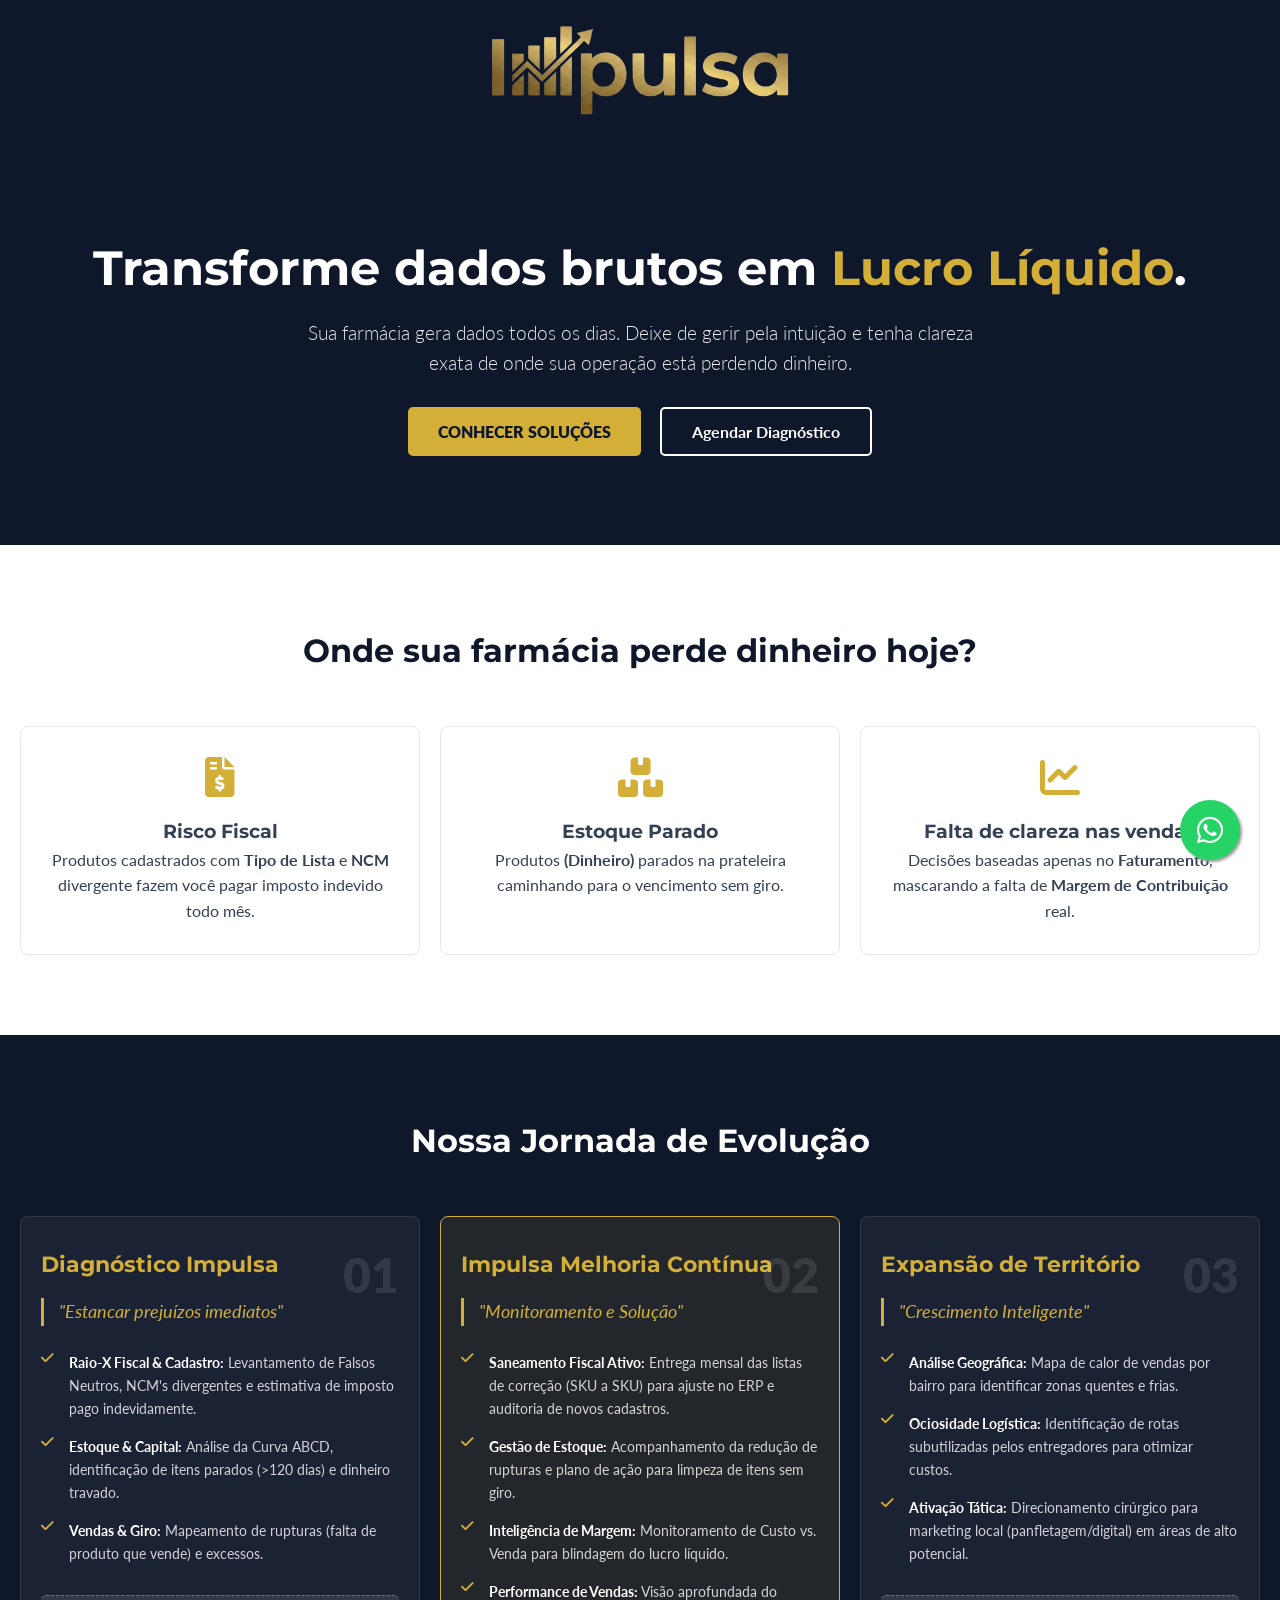
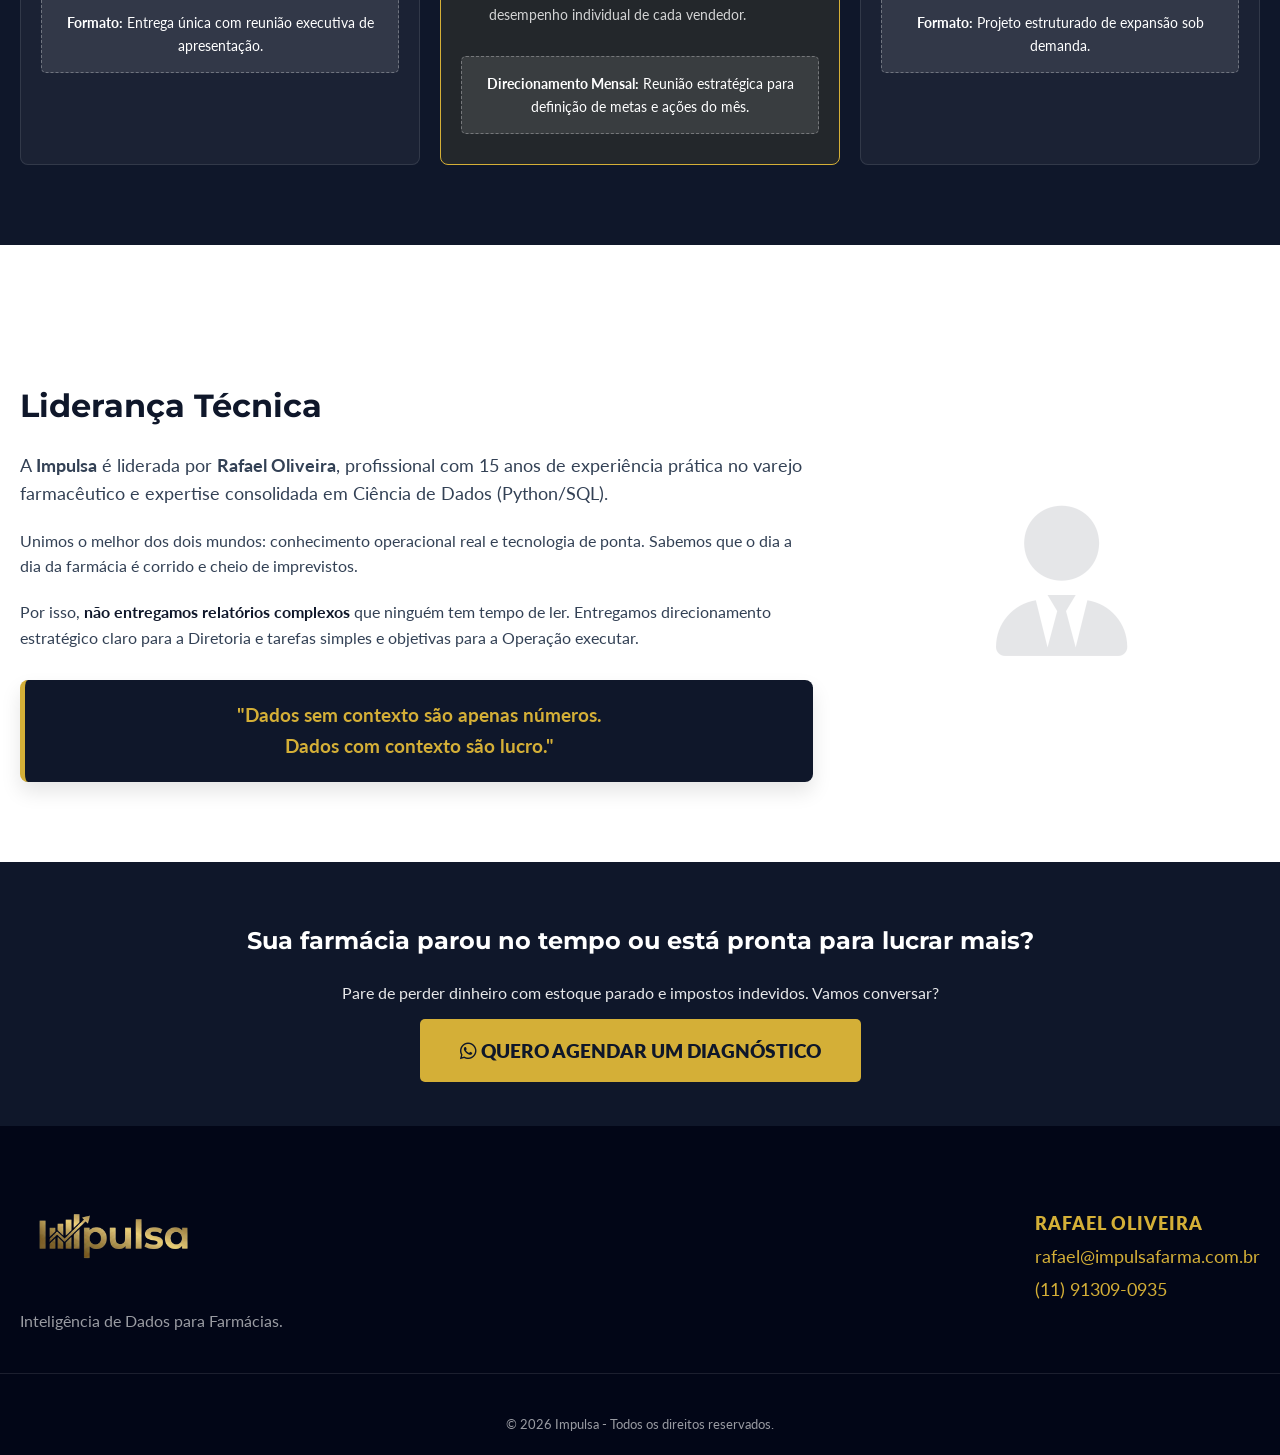
==== index.html @ 6d16b53f "Subindo arquivos do site" ====
<!DOCTYPE html>
<html lang="pt-BR">
<head>
    <meta charset="UTF-8">
    <meta name="viewport" content="width=device-width, initial-scale=1.0">
    
    <title>Impulsa | Consultoria para Farmácias e Gestão de Dados</title>

    <meta name="description" content="Aumente o lucro e as vendas da sua farmácia com Inteligência de Dados. Consultoria especializada em correção de NCM, gestão de estoque, precificação e estratégias para atrair clientes. Liderada por Rafael Oliveira.">

    <meta name="keywords" content="consultoria em farmácia, gestão farmacêutica, como vender mais em farmácia, business intelligence farmácia, saneamento de cadastro, gestão de estoque farmácia, Rafael Oliveira Jundiaí">

    <link rel="shortcut icon" href="favicon.ico" type="image/x-icon">

    <link href="https://cdnjs.cloudflare.com/ajax/libs/font-awesome/6.0.0/css/all.min.css" rel="stylesheet">
    <link href="https://fonts.googleapis.com/css2?family=Lato:wght@300;400;700&family=Montserrat:wght@700;800&display=swap" rel="stylesheet">
    
    <link rel="stylesheet" href="style.css">
</head>
<body>

    <nav>
    <div class="container nav-content">
        <img src="Impulsa_logo.png" alt="Impulsa Farma" class="logo">
    </div>
</nav>

    <header class="hero">
        <div class="container">
            <h1>Transforme dados brutos em <span class="gold-text">Lucro Líquido</span>.</h1>
            <p class="subtitle">Sua farmácia gera dados todos os dias. Deixe de gerir pela intuição e tenha clareza exata de onde sua operação está perdendo dinheiro.</p>
            <div class="cta-group">
                <a href="#solucoes" class="btn-primary">Conhecer Soluções</a>
                <a href="https://wa.me/5511913090935" class="btn-outline">Agendar Diagnóstico</a>
            </div>
        </div>
    </header>

    <section class="section-white">
        <div class="container">
            <h2 class="section-title">Onde sua farmácia perde dinheiro hoje?</h2>
            <div class="grid-3">
                <div class="card">
                    <i class="fa-solid fa-file-invoice-dollar icon-gold"></i>
                    <h3>Risco Fiscal</h3>
                    <p>Produtos cadastrados com <strong>Tipo de Lista</strong> e <strong>NCM</strong> divergente fazem você pagar imposto indevido todo mês.</p>
                </div>
                <div class="card">
                    <i class="fa-solid fa-boxes-stacked icon-gold"></i>
                    <h3>Estoque Parado</h3>
                    <p>Produtos <strong>(Dinheiro)</strong> parados na prateleira caminhando para o vencimento sem giro.</p>
                </div>
                <div class="card">
                    <i class="fa-solid fa-chart-line icon-gold"></i>
                    <h3>Falta de clareza nas vendas</h3>
                    <p>Decisões baseadas apenas no <strong>Faturamento</strong>, mascarando a falta de <strong>Margem de Contribuição</strong> real.</p>
                </div>
            </div>
        </div>
    </section>

    <section class="section-blue" id="jornada">
    <div class="container">
        <h2 class="section-title white-text">Nossa Jornada de Evolução</h2>
        
        <div class="grid-3">
            
            <div class="product-card">
                <div class="step">01</div>
                <h3>Diagnóstico Impulsa</h3>
                <p class="card-quote">"Estancar prejuízos imediatos"</p>
                
                <ul class="feature-list">
                    <li>
                        <i class="fa-solid fa-check gold-text"></i>
                        <span><strong>Raio-X Fiscal & Cadastro:</strong> Levantamento de Falsos Neutros, NCM's divergentes e estimativa de imposto pago indevidamente.</span>
                    </li>
                    <li>
                        <i class="fa-solid fa-check gold-text"></i>
                        <span><strong>Estoque & Capital:</strong> Análise da Curva ABCD, identificação de itens parados (>120 dias) e dinheiro travado.</span>
                    </li>
                    <li>
                        <i class="fa-solid fa-check gold-text"></i>
                        <span><strong>Vendas & Giro:</strong> Mapeamento de rupturas (falta de produto que vende) e excessos.</span>
                    </li>
                </ul>

                <div class="card-footer">
                    <strong>Formato:</strong> Entrega única com reunião executiva de apresentação.
                </div>
            </div> <div class="product-card featured">
                <div class="step">02</div>
                <h3>Impulsa Melhoria Contínua</h3>
                <p class="card-quote">"Monitoramento e Solução"</p>
                
                <ul class="feature-list">
                    <li>
                        <i class="fa-solid fa-check gold-text"></i>
                        <span><strong>Saneamento Fiscal Ativo:</strong> Entrega mensal das listas de correção (SKU a SKU) para ajuste no ERP e auditoria de novos cadastros.</span>
                    </li>
                    <li>
                        <i class="fa-solid fa-check gold-text"></i>
                        <span><strong>Gestão de Estoque:</strong> Acompanhamento da redução de rupturas e plano de ação para limpeza de itens sem giro.</span>
                    </li>
                    <li>
                        <i class="fa-solid fa-check gold-text"></i>
                        <span><strong>Inteligência de Margem:</strong> Monitoramento de Custo vs. Venda para blindagem do lucro líquido.</span>
                    </li>
                    <li>
                        <i class="fa-solid fa-check gold-text"></i>
                        <span><strong>Performance de Vendas:</strong> Visão aprofundada do desempenho individual de cada vendedor.</span>
                    </li>
                </ul>

                <div class="card-footer">
                    <strong>Direcionamento Mensal:</strong> Reunião estratégica para definição de metas e ações do mês.
                </div>
            </div> <div class="product-card">
                <div class="step">03</div>
                <h3>Expansão de Território</h3>
                <p class="card-quote">"Crescimento Inteligente"</p>
                
                <ul class="feature-list">
                    <li>
                        <i class="fa-solid fa-check gold-text"></i>
                        <span><strong>Análise Geográfica:</strong> Mapa de calor de vendas por bairro para identificar zonas quentes e frias.</span>
                    </li>
                    <li>
                        <i class="fa-solid fa-check gold-text"></i>
                        <span><strong>Ociosidade Logística:</strong> Identificação de rotas subutilizadas pelos entregadores para otimizar custos.</span>
                    </li>
                    <li>
                        <i class="fa-solid fa-check gold-text"></i>
                        <span><strong>Ativação Tática:</strong> Direcionamento cirúrgico para marketing local (panfletagem/digital) em áreas de alto potencial.</span>
                    </li>
                </ul>

                <div class="card-footer">
                    <strong>Formato:</strong> Projeto estruturado de expansão sob demanda.
                </div>
            </div> </div> </div>
</section>

    <div class="card-footer">
        <strong>Formato:</strong> Projeto estruturado de expansão sob demanda.
    </div>
</div>
</section>
<section class="section-white" id="sobre">
    <div class="container">
        <div class="about-wrapper">
            
            <div class="about-text">
                <h2 class="section-title" style="text-align: left; margin-bottom: 20px;">Liderança Técnica</h2>
                
                <p style="font-size: 1.1rem; margin-bottom: 20px;">
                    A <strong>Impulsa</strong> é liderada por <strong>Rafael Oliveira</strong>, profissional com 15 anos de experiência prática no varejo farmacêutico e expertise consolidada em Ciência de Dados (Python/SQL).
                </p>

                <p style="margin-bottom: 20px;">
                    Unimos o melhor dos dois mundos: conhecimento operacional real e tecnologia de ponta. Sabemos que o dia a dia da farmácia é corrido e cheio de imprevistos.
                </p>

                <p style="margin-bottom: 30px;">
                    Por isso, <strong style="color: var(--navy);">não entregamos relatórios complexos</strong> que ninguém tem tempo de ler. Entregamos direcionamento estratégico claro para a Diretoria e tarefas simples e objetivas para a Operação executar.
                </p>

                <div class="quote-box">
                    "Dados sem contexto são apenas números.<br> 
                    Dados com contexto são lucro."
                </div>
            </div>

            <div class="about-visual">
                <i class="fa-solid fa-user-tie"></i>
            </div>

        </div>
    </div>
</section>
<section class="section-blue" style="text-align: center; padding: 60px 0;">
    <div class="container">
        <h2 class="white-text" style="margin-bottom: 20px;">Sua farmácia parou no tempo ou está pronta para lucrar mais?</h2>
        <p class="white-text" style="margin-bottom: 30px; opacity: 0.9;">
            Pare de perder dinheiro com estoque parado e impostos indevidos. Vamos conversar?
        </p>
        <a href="https://wa.me/5511913090935" class="btn-primary" style="font-size: 1.2rem; padding: 20px 40px;">
            <i class="fa-brands fa-whatsapp"></i> Quero Agendar um Diagnóstico
        </a>
    </div>
</section>
    <footer>
        <div class="container footer-content">
            <div class="footer-logo">
                <img src="Impulsa_logo.png" alt="Impulsa Farma">
                <p>Inteligência de Dados para Farmácias.</p>
            </div>
            <div class="footer-contact">
                <p><strong>Rafael Oliveira</strong></p>
                <p>rafael@impulsafarma.com.br</p>
                <p>(11) 91309-0935</p>
            </div>
        </div>
        <div class="copy">
            &copy; 2026 Impulsa - Todos os direitos reservados.
        </div>
    </footer>
<a href="https://wa.me/5511913090935" class="whatsapp-float" target="_blank">
    <i class="fa-brands fa-whatsapp"></i>
</a>
</body>
</html>
---- style.css ----
/* --- VARIAVEIS E RESET --- */
:root {
    --navy: #0f172a;
    --gold: #D4AF37;
    --gold-hover: #b5952f;
    --white: #ffffff;
    --light-gray: #f8fafc;
    --text: #334155;
}

* { margin: 0; padding: 0; box-sizing: border-box; }

body {
    font-family: 'Lato', sans-serif;
    color: var(--text);
    line-height: 1.6;
}

h1, h2, h3 { font-family: 'Montserrat', sans-serif; font-weight: 700; }

.container {
    max-width: 1280px; /* Aumentado para caber os 3 cards lado a lado */
    margin: 0 auto;
    padding: 0 20px;
}

/* --- CABEÇALHO E LOGO --- */
nav {
    background-color: var(--navy);
    padding: 0; 
    box-shadow: 0 4px 20px rgba(0,0,0,0.3);
    text-align: center;
}

.nav-content {
    display: flex;
    justify-content: center;
    align-items: center;
    width: 100%;
}

.logo { 
    height: 200px; 
    width: auto; 
    display: block;
    margin: -30px auto; /* Margem negativa para ajuste fino */
    max-width: 100%; 
    max-height: none;
    object-fit: contain;
}

/* --- HERO SECTION --- */
.hero {
    background-color: var(--navy);
    color: var(--white);
    padding: 100px 0;
    text-align: center;
    background-image: linear-gradient(rgba(15, 23, 42, 0.9), rgba(15, 23, 42, 0.9)), url('https://images.unsplash.com/photo-1631549916768-4119b2e5f926?ixlib=rb-4.0.3&auto=format&fit=crop&w=1920&q=80');
    background-size: cover;
    background-position: center;
}

.hero h1 {
    font-size: 3rem;
    margin-bottom: 20px;
    line-height: 1.2;
}

.gold-text { color: var(--gold); }

.subtitle {
    font-size: 1.2rem;
    max-width: 700px;
    margin: 0 auto 40px auto;
    opacity: 0.9;
    font-weight: 300;
}

/* --- BOTÕES --- */
.btn-whatsapp {
    background-color: #25D366;
    color: white;
    padding: 10px 20px;
    border-radius: 5px;
    text-decoration: none;
    font-weight: 700;
    font-size: 0.9rem;
}

.btn-primary {
    background-color: var(--gold);
    color: var(--navy);
    padding: 15px 30px;
    border-radius: 5px;
    text-decoration: none;
    font-weight: 800;
    text-transform: uppercase;
    transition: 0.3s;
}

.btn-primary:hover { background-color: var(--gold-hover); }

.btn-outline {
    border: 2px solid var(--white);
    color: var(--white);
    padding: 13px 30px;
    border-radius: 5px;
    text-decoration: none;
    font-weight: 700;
    margin-left: 15px;
    transition: 0.3s;
}

.btn-outline:hover { background: var(--white); color: var(--navy); }

.whatsapp-float {
    position: fixed;
    width: 60px;
    height: 60px;
    bottom: 40px;
    right: 40px;
    background-color: #25d366;
    color: #FFF;
    border-radius: 50px;
    text-align: center;
    font-size: 30px;
    box-shadow: 2px 2px 3px #999;
    z-index: 1000;
    display: flex;
    align-items: center;
    justify-content: center;
    transition: 0.3s;
    text-decoration: none;
}

.whatsapp-float:hover {
    background-color: #1ebe57;
    transform: scale(1.1);
}

/* --- SEÇÕES E GRIDS --- */
.section-white { padding: 80px 0; background: var(--white); }
.section-blue { padding: 80px 0; background: var(--navy); color: var(--white); }

.section-title {
    text-align: center;
    font-size: 2rem;
    margin-bottom: 50px;
    color: var(--navy);
}

.white-text { color: var(--white); }

/* GRID SYSTEM */
.grid-3 {
    display: grid;
    gap: 20px;
    grid-template-columns: 1fr; /* Mobile: 1 coluna */
}

@media (min-width: 1024px) { 
    .grid-3 {
        grid-template-columns: repeat(3, 1fr); /* Desktop: 3 colunas forçadas */
    }
}

/* --- CARDS (DORES & PRODUTOS) --- */
.card {
    text-align: center;
    padding: 30px;
    border: 1px solid #e2e8f0;
    border-radius: 8px;
    transition: 0.3s;
}

.card:hover { transform: translateY(-5px); box-shadow: 0 10px 20px rgba(0,0,0,0.05); }

.icon-gold {
    font-size: 2.5rem;
    color: var(--gold);
    margin-bottom: 20px;
}

/* Estilo dos Cards de Jornada */
.product-card {
    background: rgba(255,255,255,0.05);
    padding: 30px 20px; /* Padding otimizado para caber conteúdo */
    border: 1px solid rgba(255,255,255,0.1);
    border-radius: 8px;
    position: relative;
}

.product-card.featured {
    border: 1px solid var(--gold);
    background: rgba(212, 175, 55, 0.1);
}

.product-card h3 { color: var(--gold); margin-bottom: 15px; font-size: 1.4rem; }

.step {
    font-size: 3rem;
    font-weight: 800;
    color: rgba(255,255,255,0.1);
    position: absolute;
    top: 20px;
    right: 20px;
}

.card-quote {
    color: var(--gold);
    font-style: italic;
    font-size: 1.1rem;
    margin-bottom: 25px;
    border-left: 3px solid var(--gold);
    padding-left: 15px;
}

.feature-list {
    list-style: none;
    text-align: left;
    margin-bottom: 30px;
}

.feature-list li {
    display: flex;
    gap: 15px;
    margin-bottom: 15px;
    color: rgba(255,255,255,0.8);
    font-size: 0.9rem;
}

.feature-list strong { color: var(--white); }

.card-footer {
    background: rgba(255,255,255,0.1);
    padding: 15px;
    border-radius: 5px;
    font-size: 0.9rem;
    color: var(--white);
    text-align: center;
    border: 1px dashed rgba(255,255,255,0.3);
}

/* --- RODAPÉ --- */
footer {
    background-color: #020617; 
    color: rgba(255,255,255,0.6);
    padding: 60px 0 20px 0;
}

.footer-content {
    display: flex;
    justify-content: space-between;
    align-items: center;
    margin-bottom: 40px;
    border-bottom: 1px solid rgba(255,255,255,0.1);
    padding-bottom: 40px;
}

.footer-logo img {
    height: 100px !important;
    width: auto;
    margin-bottom: 15px;
}

.footer-contact p {
    color: var(--gold); 
    font-size: 1.1rem;
    margin-bottom: 5px;
}

.footer-contact strong {
    color: var(--gold);
    font-weight: 800;
    text-transform: uppercase;
    letter-spacing: 1px;
}

.copy { text-align: center; font-size: 0.8rem; }

/* --- RESPONSIVIDADE (MOBILE) --- */
@media (max-width: 768px) {
    .logo {
        height: auto; 
        width: 90%;
        max-width: 400px;
        margin: 0 auto;
    }

    nav { padding: 30px 0; min-height: auto; }

    .hero h1 { font-size: 2rem; }
    .nav-content { flex-direction: column; gap: 15px; }
    
    .footer-content { 
        flex-direction: column; 
        text-align: center; 
        gap: 30px; 
    }
    
    .cta-group { display: flex; flex-direction: column; gap: 15px; }
    .btn-outline { margin-left: 0; }

    .whatsapp-float {
        width: 50px;
        height: 50px;
        bottom: 20px;
        right: 20px;
        font-size: 25px;
    }
}
/* --- SEÇÃO SOBRE (LIDERANÇA) --- */

.about-wrapper {
    display: flex;
    align-items: center;
    justify-content: space-between;
    gap: 50px;
}

.about-text {
    flex: 2; /* Ocupa mais espaço que o ícone */
}

.about-visual {
    flex: 1;
    display: flex;
    justify-content: center;
    align-items: center;
}

.about-visual i {
    font-size: 150px; /* Ícone gigante */
    color: var(--navy);
    opacity: 0.1; /* Bem suave para não roubar a cena */
}

/* Caixa da Frase de Efeito */
.quote-box {
    background-color: var(--navy);
    color: var(--gold);
    padding: 20px 30px;
    border-radius: 8px;
    font-weight: 700;
    font-size: 1.2rem;
    text-align: center;
    border-left: 5px solid var(--gold);
    box-shadow: 0 10px 20px rgba(0,0,0,0.1);
}

/* RESPONSIVO DO SOBRE */
@media (max-width: 768px) {
    .about-wrapper {
        flex-direction: column-reverse; /* Ícone vai pra baixo ou some */
        text-align: center;
    }

    .section-title { text-align: center !important; }
    
    .about-visual { display: none; } /* Esconde o ícone no celular pra economizar espaço */
}
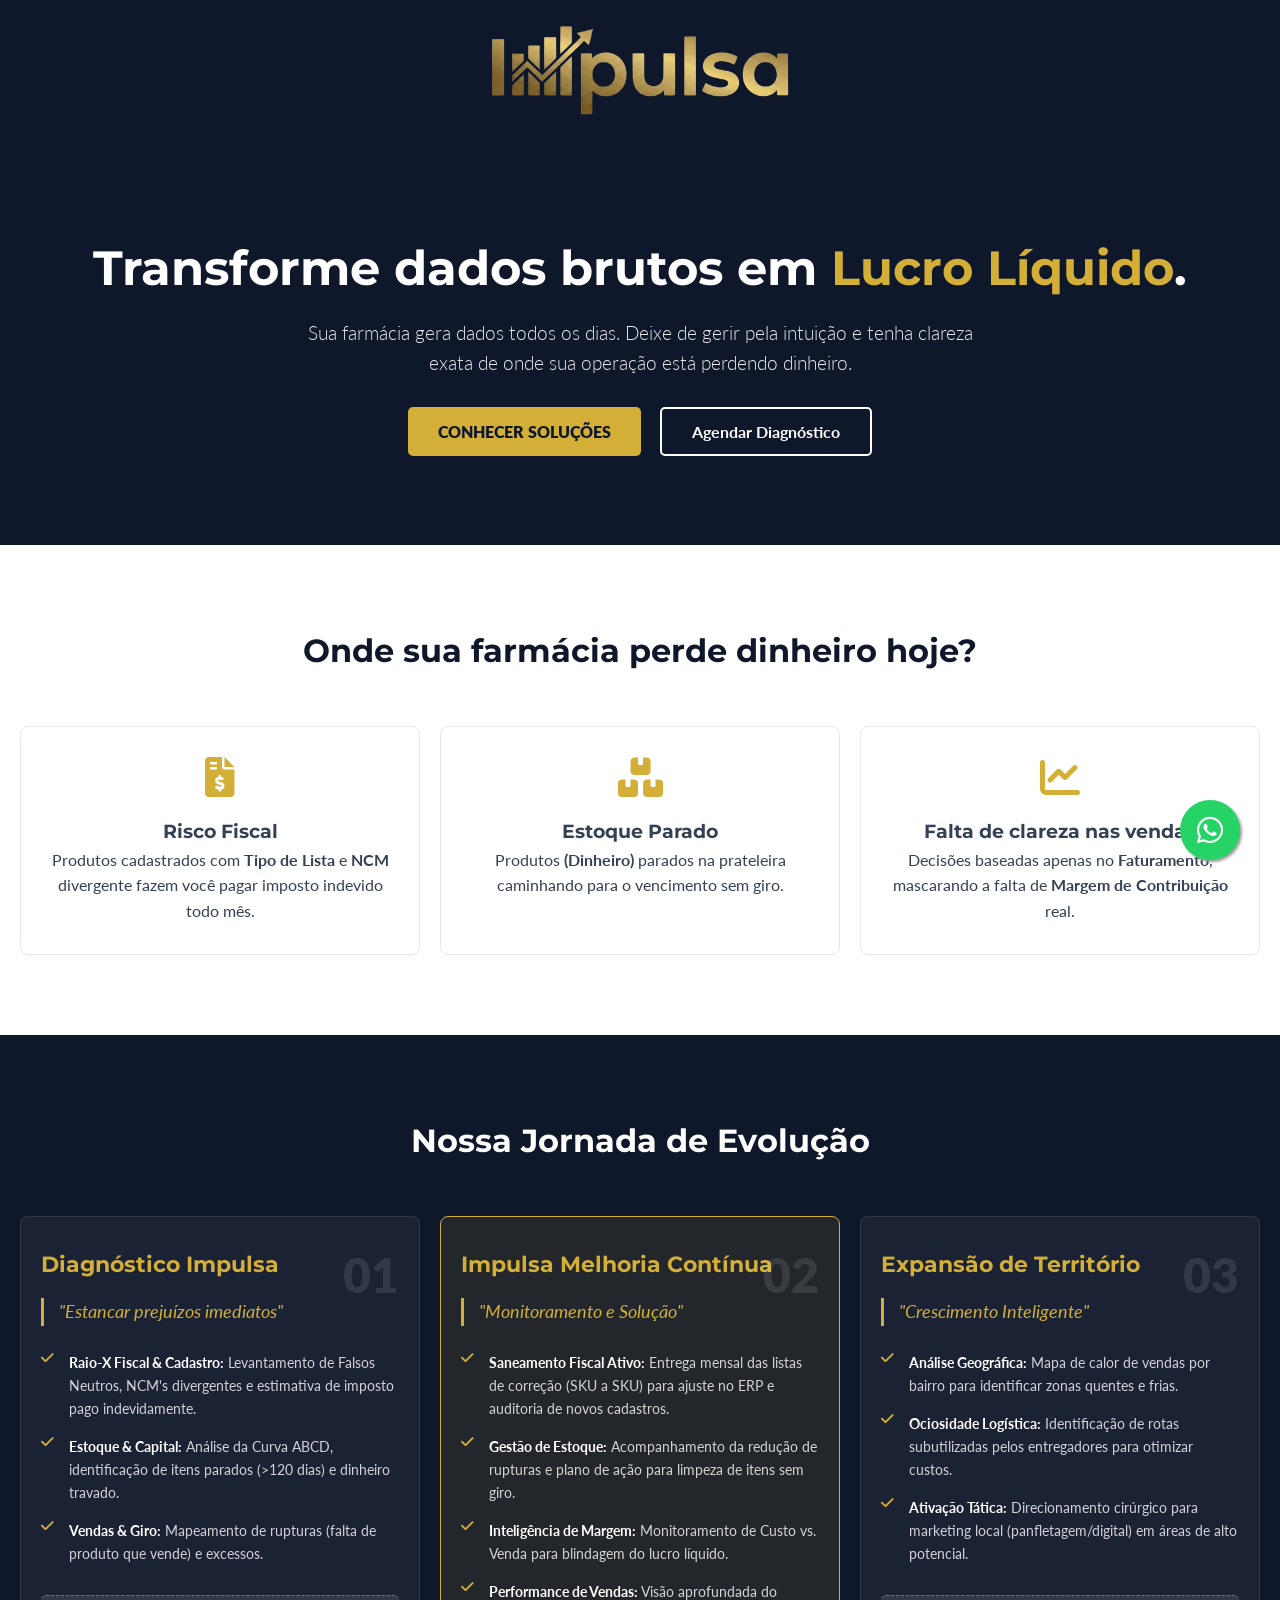
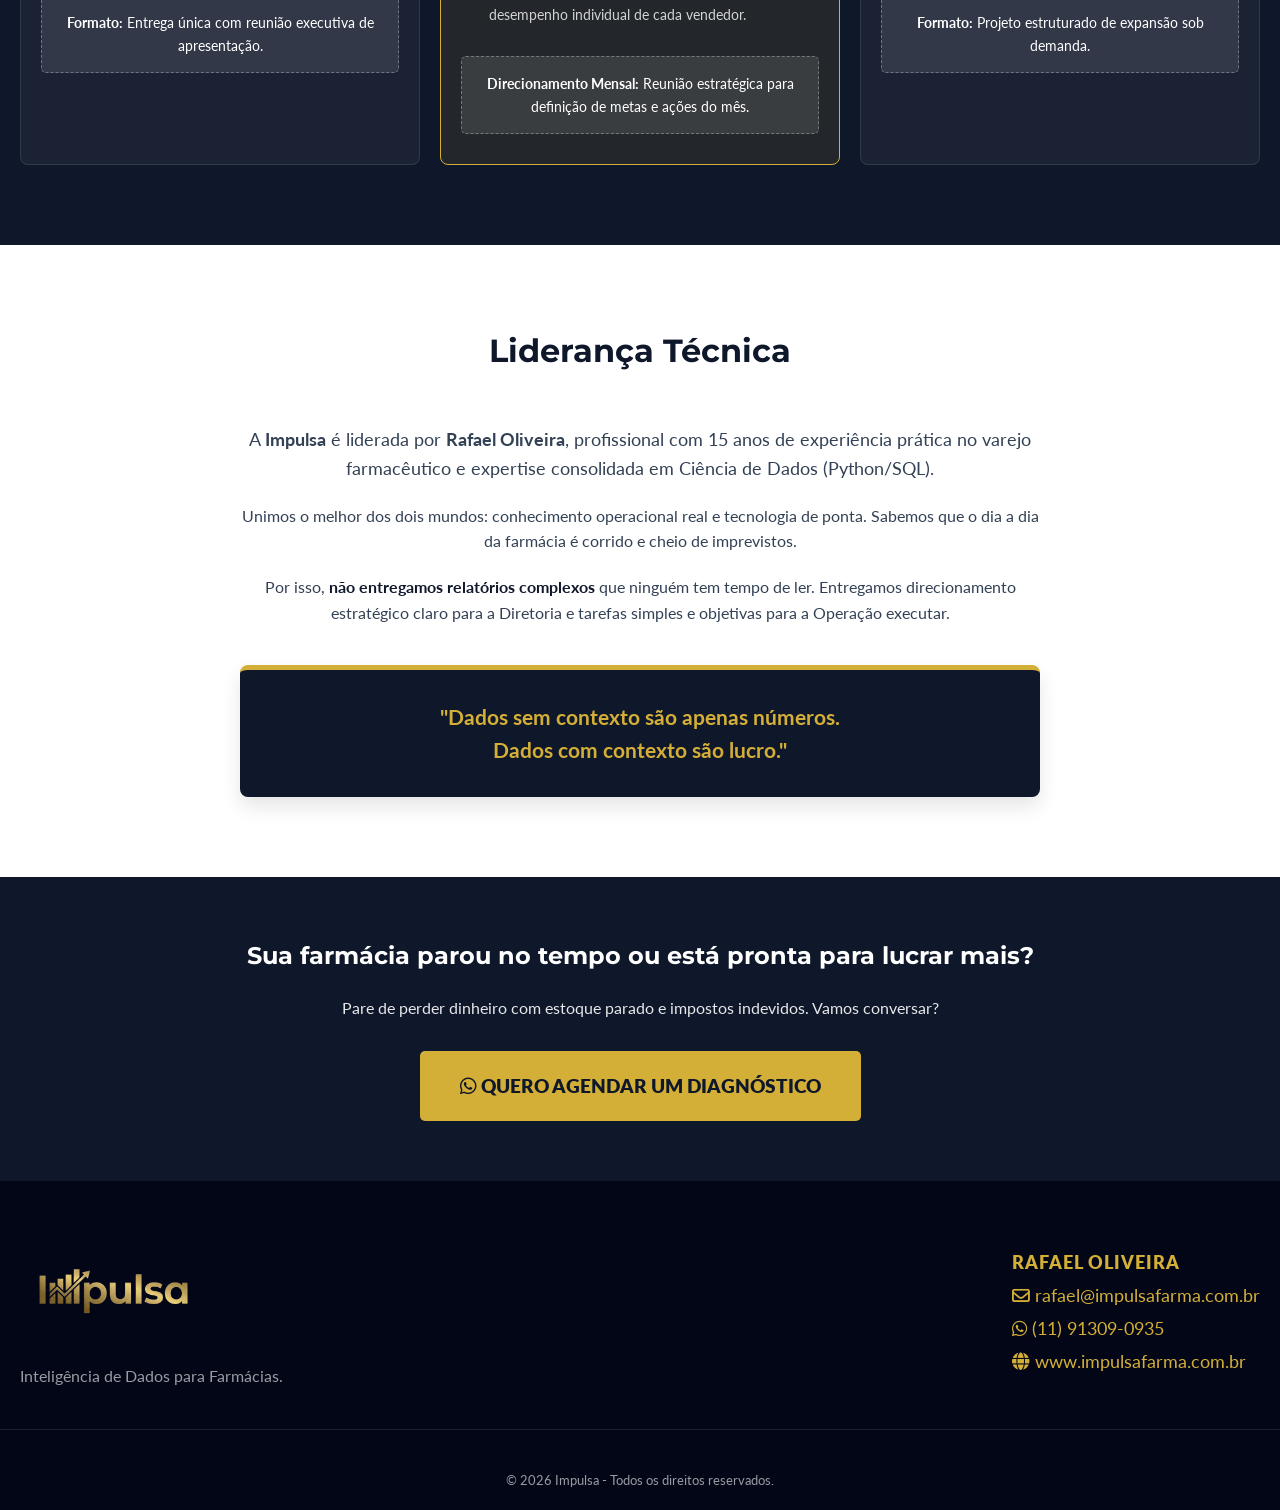
==== commit bbeb0f77: "Atualização de funcionalidade" ====
--- a/index.html
+++ b/index.html
@@ -20,23 +20,23 @@
 <body>
 
     <nav>
-    <div class="container nav-content">
-        <img src="Impulsa_logo.png" alt="Impulsa Farma" class="logo">
-    </div>
-</nav>
+        <div class="container nav-content">
+            <img src="Impulsa_logo.png" alt="Impulsa Farma" class="logo">
+        </div>
+    </nav>
 
     <header class="hero">
         <div class="container">
             <h1>Transforme dados brutos em <span class="gold-text">Lucro Líquido</span>.</h1>
             <p class="subtitle">Sua farmácia gera dados todos os dias. Deixe de gerir pela intuição e tenha clareza exata de onde sua operação está perdendo dinheiro.</p>
             <div class="cta-group">
-                <a href="#solucoes" class="btn-primary">Conhecer Soluções</a>
+                <a href="#jornada" class="btn-primary">Conhecer Soluções</a>
                 <a href="https://wa.me/5511913090935" class="btn-outline">Agendar Diagnóstico</a>
             </div>
         </div>
     </header>
 
-    <section class="section-white">
+    <section class="section-white" id="solucoes">
         <div class="container">
             <h2 class="section-title">Onde sua farmácia perde dinheiro hoje?</h2>
             <div class="grid-3">
@@ -59,99 +59,97 @@
         </div>
     </section>
 
-    <section class="section-blue" id="jornada">
-    <div class="container">
+    <section class="section-blue" id="jornada"> <div class="container">
         <h2 class="section-title white-text">Nossa Jornada de Evolução</h2>
-        
-        <div class="grid-3">
             
-            <div class="product-card">
-                <div class="step">01</div>
-                <h3>Diagnóstico Impulsa</h3>
-                <p class="card-quote">"Estancar prejuízos imediatos"</p>
-                
-                <ul class="feature-list">
-                    <li>
-                        <i class="fa-solid fa-check gold-text"></i>
-                        <span><strong>Raio-X Fiscal & Cadastro:</strong> Levantamento de Falsos Neutros, NCM's divergentes e estimativa de imposto pago indevidamente.</span>
-                    </li>
-                    <li>
-                        <i class="fa-solid fa-check gold-text"></i>
-                        <span><strong>Estoque & Capital:</strong> Análise da Curva ABCD, identificação de itens parados (>120 dias) e dinheiro travado.</span>
-                    </li>
-                    <li>
-                        <i class="fa-solid fa-check gold-text"></i>
-                        <span><strong>Vendas & Giro:</strong> Mapeamento de rupturas (falta de produto que vende) e excessos.</span>
-                    </li>
-                </ul>
-
-                <div class="card-footer">
-                    <strong>Formato:</strong> Entrega única com reunião executiva de apresentação.
-                </div>
-            </div> <div class="product-card featured">
-                <div class="step">02</div>
-                <h3>Impulsa Melhoria Contínua</h3>
-                <p class="card-quote">"Monitoramento e Solução"</p>
-                
-                <ul class="feature-list">
-                    <li>
-                        <i class="fa-solid fa-check gold-text"></i>
-                        <span><strong>Saneamento Fiscal Ativo:</strong> Entrega mensal das listas de correção (SKU a SKU) para ajuste no ERP e auditoria de novos cadastros.</span>
-                    </li>
-                    <li>
-                        <i class="fa-solid fa-check gold-text"></i>
-                        <span><strong>Gestão de Estoque:</strong> Acompanhamento da redução de rupturas e plano de ação para limpeza de itens sem giro.</span>
-                    </li>
-                    <li>
-                        <i class="fa-solid fa-check gold-text"></i>
-                        <span><strong>Inteligência de Margem:</strong> Monitoramento de Custo vs. Venda para blindagem do lucro líquido.</span>
-                    </li>
-                    <li>
-                        <i class="fa-solid fa-check gold-text"></i>
-                        <span><strong>Performance de Vendas:</strong> Visão aprofundada do desempenho individual de cada vendedor.</span>
-                    </li>
-                </ul>
-
-                <div class="card-footer">
-                    <strong>Direcionamento Mensal:</strong> Reunião estratégica para definição de metas e ações do mês.
-                </div>
-            </div> <div class="product-card">
-                <div class="step">03</div>
-                <h3>Expansão de Território</h3>
-                <p class="card-quote">"Crescimento Inteligente"</p>
-                
-                <ul class="feature-list">
-                    <li>
-                        <i class="fa-solid fa-check gold-text"></i>
-                        <span><strong>Análise Geográfica:</strong> Mapa de calor de vendas por bairro para identificar zonas quentes e frias.</span>
-                    </li>
-                    <li>
-                        <i class="fa-solid fa-check gold-text"></i>
-                        <span><strong>Ociosidade Logística:</strong> Identificação de rotas subutilizadas pelos entregadores para otimizar custos.</span>
-                    </li>
-                    <li>
-                        <i class="fa-solid fa-check gold-text"></i>
-                        <span><strong>Ativação Tática:</strong> Direcionamento cirúrgico para marketing local (panfletagem/digital) em áreas de alto potencial.</span>
-                    </li>
-                </ul>
-
-                <div class="card-footer">
-                    <strong>Formato:</strong> Projeto estruturado de expansão sob demanda.
-                </div>
-            </div> </div> </div>
-</section>
-
-    <div class="card-footer">
-        <strong>Formato:</strong> Projeto estruturado de expansão sob demanda.
-    </div>
-</div>
-</section>
-<section class="section-white" id="sobre">
-    <div class="container">
-        <div class="about-wrapper">
-            
-            <div class="about-text">
-                <h2 class="section-title" style="text-align: left; margin-bottom: 20px;">Liderança Técnica</h2>
+            <div class="grid-3">
+                
+                <div class="product-card">
+                    <div class="step">01</div>
+                    <h3>Diagnóstico Impulsa</h3>
+                    <p class="card-quote">"Estancar prejuízos imediatos"</p>
+                    
+                    <ul class="feature-list">
+                        <li>
+                            <i class="fa-solid fa-check gold-text"></i>
+                            <span><strong>Raio-X Fiscal & Cadastro:</strong> Levantamento de Falsos Neutros, NCM's divergentes e estimativa de imposto pago indevidamente.</span>
+                        </li>
+                        <li>
+                            <i class="fa-solid fa-check gold-text"></i>
+                            <span><strong>Estoque & Capital:</strong> Análise da Curva ABCD, identificação de itens parados (>120 dias) e dinheiro travado.</span>
+                        </li>
+                        <li>
+                            <i class="fa-solid fa-check gold-text"></i>
+                            <span><strong>Vendas & Giro:</strong> Mapeamento de rupturas (falta de produto que vende) e excessos.</span>
+                        </li>
+                    </ul>
+
+                    <div class="card-footer">
+                        <strong>Formato:</strong> Entrega única com reunião executiva de apresentação.
+                    </div>
+                </div> 
+                
+                <div class="product-card featured">
+                    <div class="step">02</div>
+                    <h3>Impulsa Melhoria Contínua</h3>
+                    <p class="card-quote">"Monitoramento e Solução"</p>
+                    
+                    <ul class="feature-list">
+                        <li>
+                            <i class="fa-solid fa-check gold-text"></i>
+                            <span><strong>Saneamento Fiscal Ativo:</strong> Entrega mensal das listas de correção (SKU a SKU) para ajuste no ERP e auditoria de novos cadastros.</span>
+                        </li>
+                        <li>
+                            <i class="fa-solid fa-check gold-text"></i>
+                            <span><strong>Gestão de Estoque:</strong> Acompanhamento da redução de rupturas e plano de ação para limpeza de itens sem giro.</span>
+                        </li>
+                        <li>
+                            <i class="fa-solid fa-check gold-text"></i>
+                            <span><strong>Inteligência de Margem:</strong> Monitoramento de Custo vs. Venda para blindagem do lucro líquido.</span>
+                        </li>
+                        <li>
+                            <i class="fa-solid fa-check gold-text"></i>
+                            <span><strong>Performance de Vendas:</strong> Visão aprofundada do desempenho individual de cada vendedor.</span>
+                        </li>
+                    </ul>
+
+                    <div class="card-footer">
+                        <strong>Direcionamento Mensal:</strong> Reunião estratégica para definição de metas e ações do mês.
+                    </div>
+                </div> 
+                
+                <div class="product-card">
+                    <div class="step">03</div>
+                    <h3>Expansão de Território</h3>
+                    <p class="card-quote">"Crescimento Inteligente"</p>
+                    
+                    <ul class="feature-list">
+                        <li>
+                            <i class="fa-solid fa-check gold-text"></i>
+                            <span><strong>Análise Geográfica:</strong> Mapa de calor de vendas por bairro para identificar zonas quentes e frias.</span>
+                        </li>
+                        <li>
+                            <i class="fa-solid fa-check gold-text"></i>
+                            <span><strong>Ociosidade Logística:</strong> Identificação de rotas subutilizadas pelos entregadores para otimizar custos.</span>
+                        </li>
+                        <li>
+                            <i class="fa-solid fa-check gold-text"></i>
+                            <span><strong>Ativação Tática:</strong> Direcionamento cirúrgico para marketing local (panfletagem/digital) em áreas de alto potencial.</span>
+                        </li>
+                    </ul>
+
+                    <div class="card-footer">
+                        <strong>Formato:</strong> Projeto estruturado de expansão sob demanda.
+                    </div>
+                </div> 
+            </div> 
+        </div>
+    </section>
+
+    <section class="section-white" id="sobre">
+        <div class="container">
+            <div class="about-text-centered">
+                <h2 class="section-title">Liderança Técnica</h2>
                 
                 <p style="font-size: 1.1rem; margin-bottom: 20px;">
                     A <strong>Impulsa</strong> é liderada por <strong>Rafael Oliveira</strong>, profissional com 15 anos de experiência prática no varejo farmacêutico e expertise consolidada em Ciência de Dados (Python/SQL).
@@ -170,25 +168,22 @@
                     Dados com contexto são lucro."
                 </div>
             </div>
-
-            <div class="about-visual">
-                <i class="fa-solid fa-user-tie"></i>
-            </div>
-
-        </div>
-    </div>
-</section>
-<section class="section-blue" style="text-align: center; padding: 60px 0;">
-    <div class="container">
-        <h2 class="white-text" style="margin-bottom: 20px;">Sua farmácia parou no tempo ou está pronta para lucrar mais?</h2>
-        <p class="white-text" style="margin-bottom: 30px; opacity: 0.9;">
-            Pare de perder dinheiro com estoque parado e impostos indevidos. Vamos conversar?
-        </p>
-        <a href="https://wa.me/5511913090935" class="btn-primary" style="font-size: 1.2rem; padding: 20px 40px;">
-            <i class="fa-brands fa-whatsapp"></i> Quero Agendar um Diagnóstico
-        </a>
-    </div>
-</section>
+        </div>
+    </section>
+
+    <section class="section-blue" style="text-align: center; padding: 60px 0;">
+        <div class="container">
+            <h2 class="white-text" style="margin-bottom: 20px;">Sua farmácia parou no tempo ou está pronta para lucrar mais?</h2>
+            <p class="white-text" style="margin-bottom: 30px; opacity: 0.9;">
+                Pare de perder dinheiro com estoque parado e impostos indevidos. Vamos conversar?
+            </p>
+            
+            <a href="https://wa.me/5511913090935" class="btn-primary btn-cta-final">
+                <i class="fa-brands fa-whatsapp"></i> Quero Agendar um Diagnóstico
+            </a>
+        </div>
+    </section>
+
     <footer>
         <div class="container footer-content">
             <div class="footer-logo">
@@ -197,16 +192,18 @@
             </div>
             <div class="footer-contact">
                 <p><strong>Rafael Oliveira</strong></p>
-                <p>rafael@impulsafarma.com.br</p>
-                <p>(11) 91309-0935</p>
+                <p><i class="fa-regular fa-envelope"></i> rafael@impulsafarma.com.br</p>
+                <p><i class="fa-brands fa-whatsapp"></i> (11) 91309-0935</p>
+                <p><i class="fa-solid fa-globe"></i> www.impulsafarma.com.br</p>
             </div>
         </div>
         <div class="copy">
             &copy; 2026 Impulsa - Todos os direitos reservados.
         </div>
     </footer>
-<a href="https://wa.me/5511913090935" class="whatsapp-float" target="_blank">
-    <i class="fa-brands fa-whatsapp"></i>
-</a>
+    
+    <a href="https://wa.me/5511913090935" class="whatsapp-float" target="_blank">
+        <i class="fa-brands fa-whatsapp"></i>
+    </a>
 </body>
 </html>
--- a/style.css
+++ b/style.css
@@ -10,6 +10,10 @@
 
 * { margin: 0; padding: 0; box-sizing: border-box; }
 
+html {
+    scroll-behavior: smooth;
+}
+
 body {
     font-family: 'Lato', sans-serif;
     color: var(--text);
@@ -19,7 +23,7 @@
 h1, h2, h3 { font-family: 'Montserrat', sans-serif; font-weight: 700; }
 
 .container {
-    max-width: 1280px; /* Aumentado para caber os 3 cards lado a lado */
+    max-width: 1280px; 
     margin: 0 auto;
     padding: 0 20px;
 }
@@ -43,7 +47,7 @@
     height: 200px; 
     width: auto; 
     display: block;
-    margin: -30px auto; /* Margem negativa para ajuste fino */
+    margin: -30px auto; 
     max-width: 100%; 
     max-height: none;
     object-fit: contain;
@@ -184,7 +188,7 @@
 /* Estilo dos Cards de Jornada */
 .product-card {
     background: rgba(255,255,255,0.05);
-    padding: 30px 20px; /* Padding otimizado para caber conteúdo */
+    padding: 30px 20px; 
     border: 1px solid rgba(255,255,255,0.1);
     border-radius: 8px;
     position: relative;
@@ -308,54 +312,53 @@
         right: 20px;
         font-size: 25px;
     }
-}
-/* --- SEÇÃO SOBRE (LIDERANÇA) --- */
-
-.about-wrapper {
-    display: flex;
-    align-items: center;
-    justify-content: space-between;
-    gap: 50px;
-}
-
-.about-text {
-    flex: 2; /* Ocupa mais espaço que o ícone */
-}
-
-.about-visual {
-    flex: 1;
-    display: flex;
-    justify-content: center;
-    align-items: center;
-}
-
-.about-visual i {
-    font-size: 150px; /* Ícone gigante */
-    color: var(--navy);
-    opacity: 0.1; /* Bem suave para não roubar a cena */
-}
-
-/* Caixa da Frase de Efeito */
+
+    /* Ajuste para o sobre não centralizar tudo forçadamente no mobile se não quiser */
+    .section-title { text-align: center !important; }
+}
+
+/* --- SEÇÃO SOBRE (CENTRALIZADA/SEM FOTO) --- */
+
+.about-text-centered {
+    max-width: 800px; 
+    margin: 0 auto;   
+    text-align: center; 
+}
+
 .quote-box {
     background-color: var(--navy);
     color: var(--gold);
-    padding: 20px 30px;
+    padding: 30px;
     border-radius: 8px;
     font-weight: 700;
+    font-size: 1.3rem;
+    text-align: center;
+    border-top: 5px solid var(--gold);
+    border-left: none; 
+    box-shadow: 0 10px 20px rgba(0,0,0,0.1);
+    margin-top: 40px;
+}
+
+/* --- BOTÃO FINAL (CTA) CORREÇÃO MOBILE --- */
+
+.btn-cta-final {
     font-size: 1.2rem;
-    text-align: center;
-    border-left: 5px solid var(--gold);
-    box-shadow: 0 10px 20px rgba(0,0,0,0.1);
-}
-
-/* RESPONSIVO DO SOBRE */
+    padding: 20px 40px;
+    display: inline-block; 
+}
+
 @media (max-width: 768px) {
-    .about-wrapper {
-        flex-direction: column-reverse; /* Ícone vai pra baixo ou some */
-        text-align: center;
-    }
-
-    .section-title { text-align: center !important; }
-    
-    .about-visual { display: none; } /* Esconde o ícone no celular pra economizar espaço */
+    .btn-cta-final {
+        font-size: 1rem;      
+        padding: 15px 20px;   
+        width: 100%;          
+        max-width: 350px;     
+        display: block;       
+        margin: 0 auto;       
+    }
+
+    .quote-box {
+        font-size: 1.1rem;    
+        padding: 20px;
+    }
 }
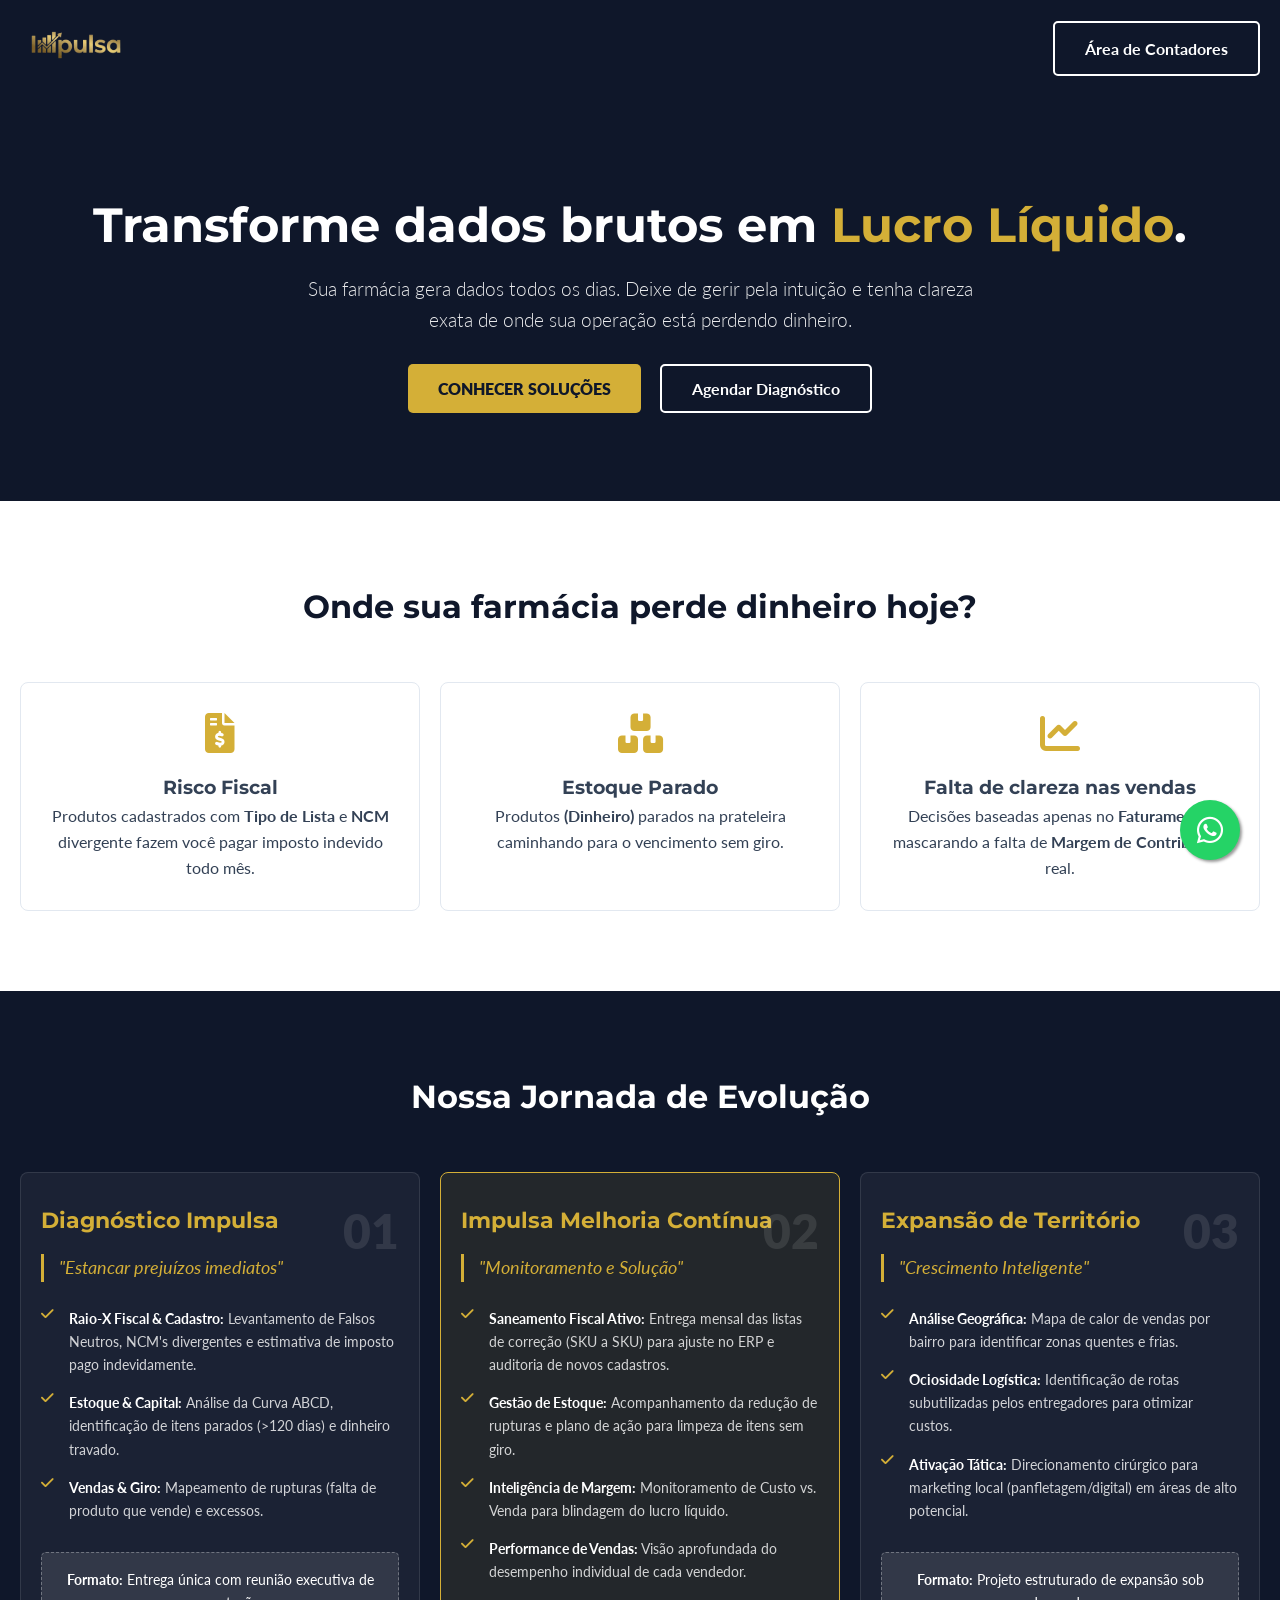
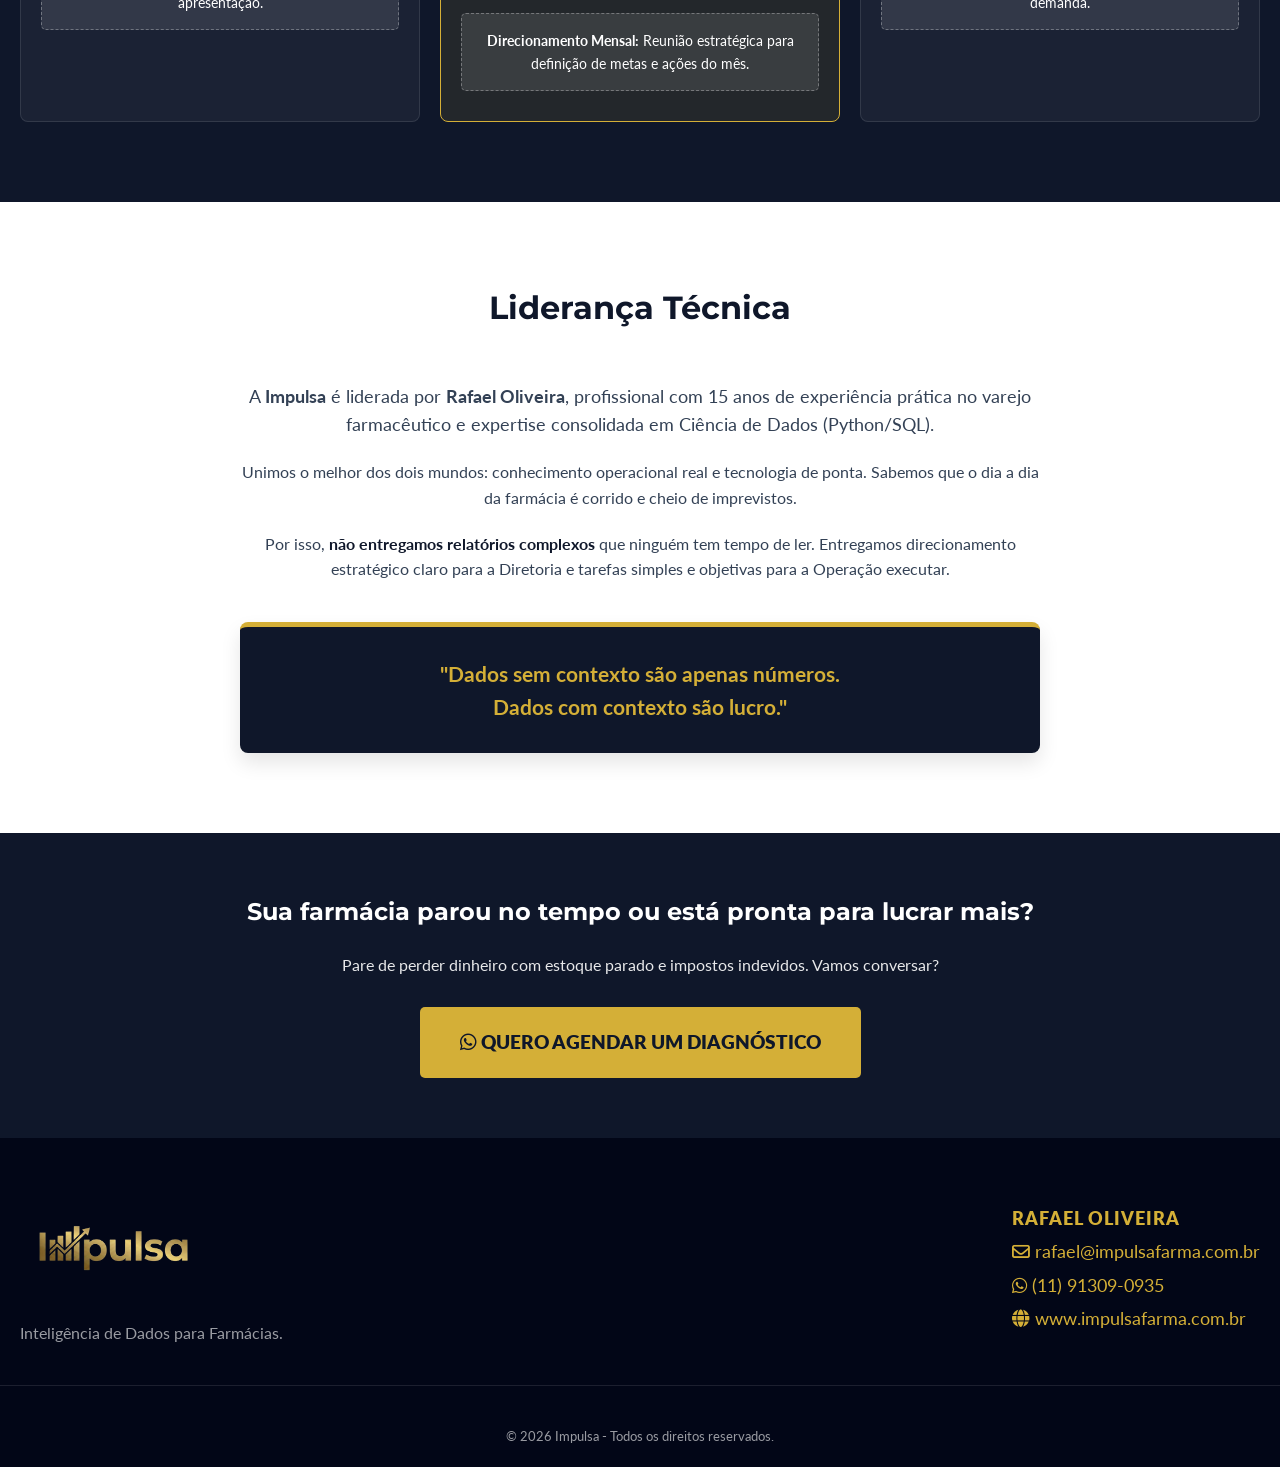
==== commit ef24fcf4: "add paginas de contadores e diagnostico" ====
--- a/index.html
+++ b/index.html
@@ -20,8 +20,11 @@
 <body>
 
     <nav>
-        <div class="container nav-content">
-            <img src="Impulsa_logo.png" alt="Impulsa Farma" class="logo">
+        <div class="container nav-content" style="display: flex; justify-content: space-between; align-items: center; padding: 15px 20px;">
+            <a href="index.html">
+                <img src="Impulsa_logo.png" alt="Impulsa Farma" style="height: 60px; width: auto;">
+            </a>
+            <a href="contadores.html" class="btn-outline">Área de Contadores</a>
         </div>
     </nav>
 
--- a/style.css
+++ b/style.css
@@ -361,4 +361,29 @@
         font-size: 1.1rem;    
         padding: 20px;
     }
+}
+
+/* --- FORMULÁRIOS --- */
+.form-container {
+    background: var(--white);
+    padding: 40px;
+    border-radius: 8px;
+    max-width: 500px;
+    margin: 0 auto;
+    box-shadow: 0 10px 25px rgba(0,0,0,0.2);
+}
+.input-group { margin-bottom: 20px; }
+.input-group input {
+    width: 100%;
+    padding: 15px;
+    border: 1px solid #cbd5e1;
+    border-radius: 5px;
+    font-family: 'Lato', sans-serif;
+    font-size: 1rem;
+    color: var(--navy);
+}
+.input-group input:focus {
+    outline: none;
+    border-color: var(--gold);
+    box-shadow: 0 0 0 2px rgba(212, 175, 55, 0.3);
 }
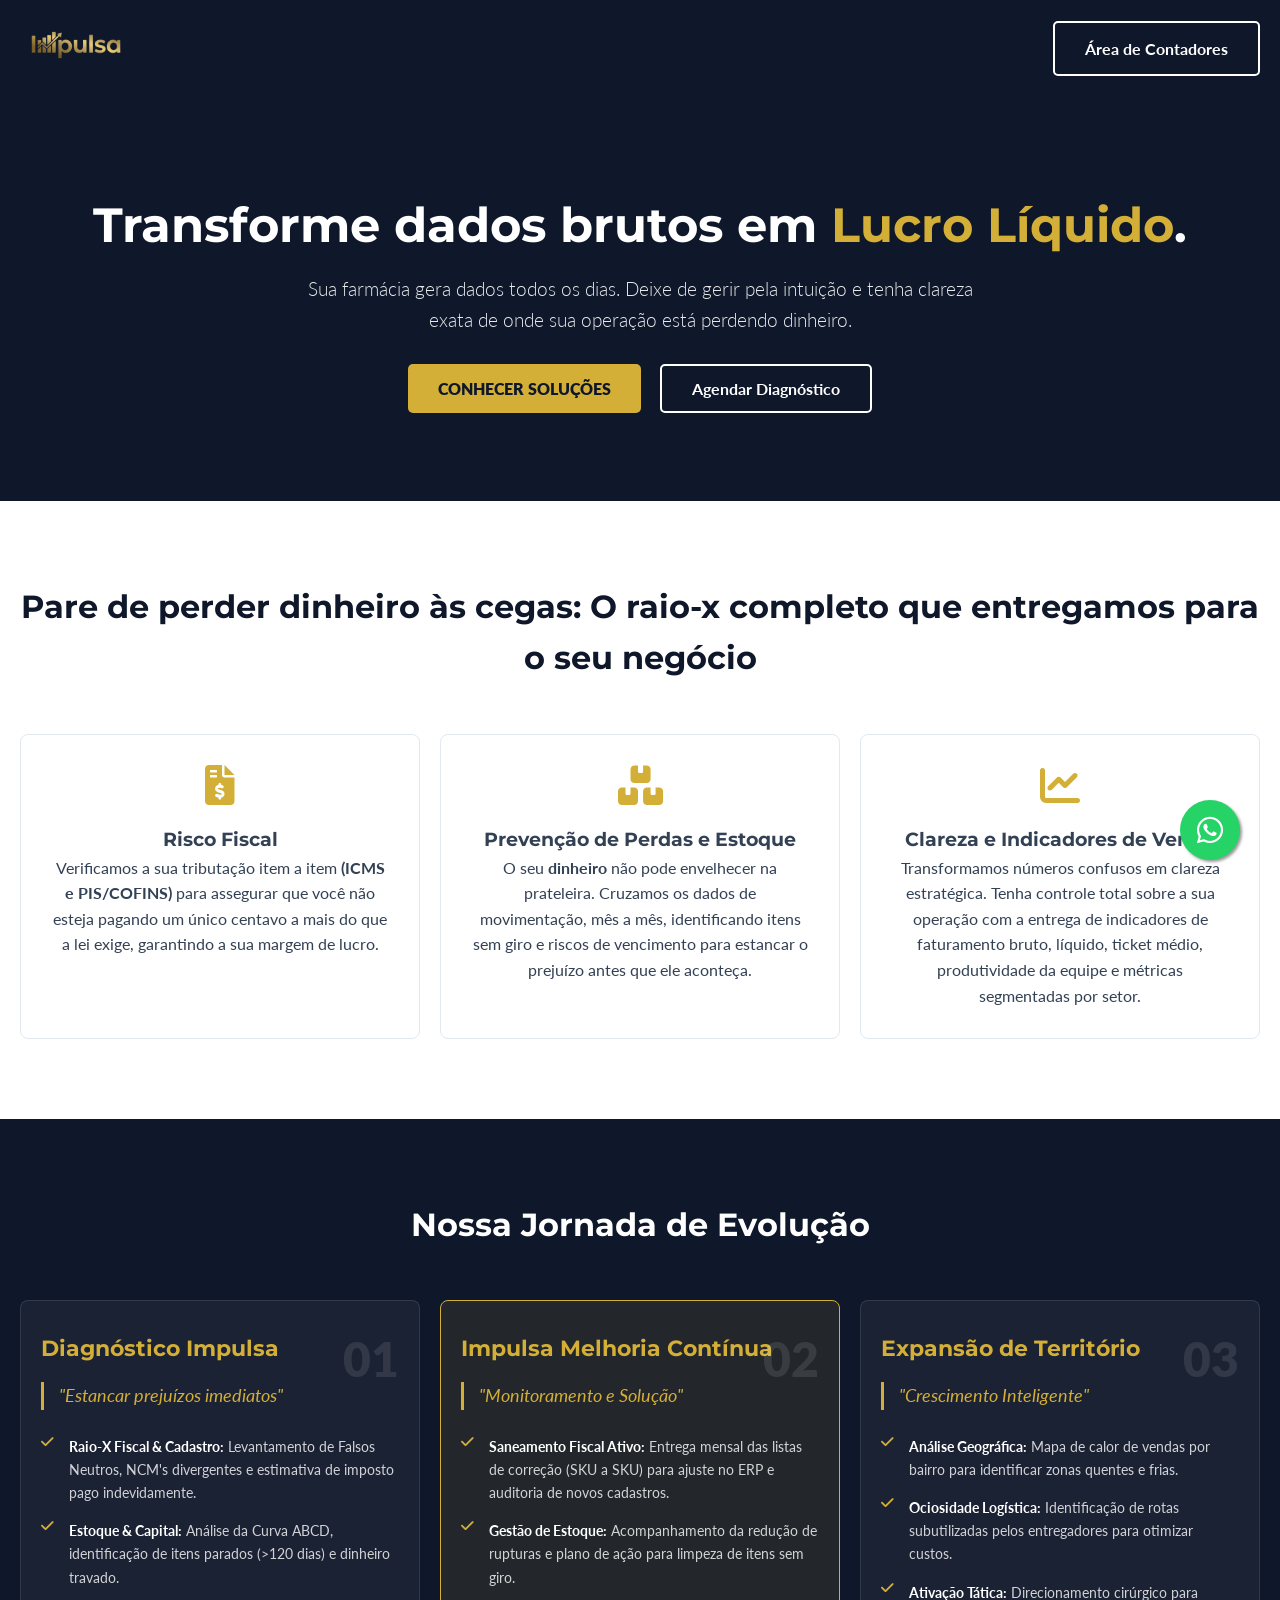
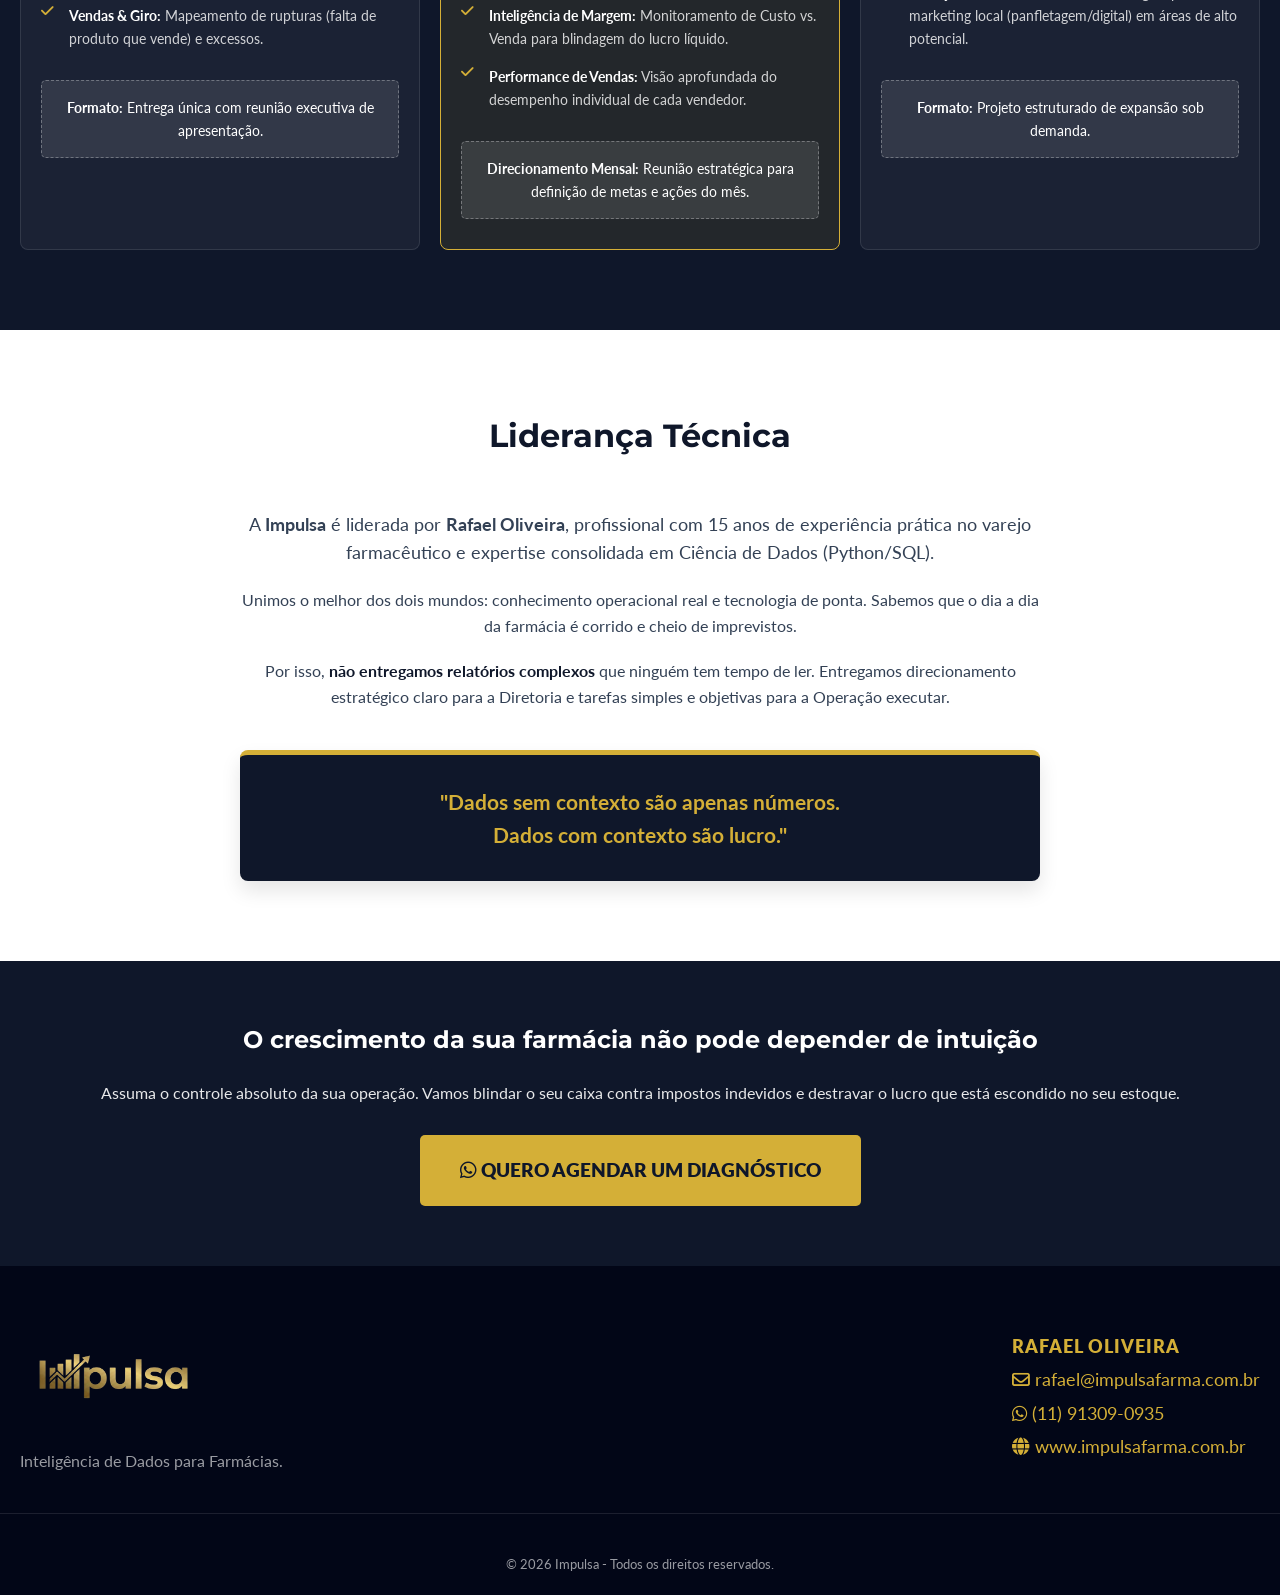
==== commit 34134b59: "Atualizações de copyright" ====
--- a/index.html
+++ b/index.html
@@ -41,22 +41,22 @@
 
     <section class="section-white" id="solucoes">
         <div class="container">
-            <h2 class="section-title">Onde sua farmácia perde dinheiro hoje?</h2>
+            <h2 class="section-title">Pare de perder dinheiro às cegas: O raio-x completo que entregamos para o seu negócio</h2>
             <div class="grid-3">
                 <div class="card">
                     <i class="fa-solid fa-file-invoice-dollar icon-gold"></i>
                     <h3>Risco Fiscal</h3>
-                    <p>Produtos cadastrados com <strong>Tipo de Lista</strong> e <strong>NCM</strong> divergente fazem você pagar imposto indevido todo mês.</p>
+                    <p>Verificamos a sua tributação item a item <strong>(ICMS e PIS/COFINS)</strong> para assegurar que você não esteja pagando um único centavo a mais do que a lei exige, garantindo a sua margem de lucro.</p>
                 </div>
                 <div class="card">
                     <i class="fa-solid fa-boxes-stacked icon-gold"></i>
-                    <h3>Estoque Parado</h3>
-                    <p>Produtos <strong>(Dinheiro)</strong> parados na prateleira caminhando para o vencimento sem giro.</p>
+                    <h3>Prevenção de Perdas e Estoque</h3>
+                    <p>O seu <strong>dinheiro</strong> não pode envelhecer na prateleira. Cruzamos os dados de movimentação, mês a mês, identificando itens sem giro e riscos de vencimento para estancar o prejuízo antes que ele aconteça.</p>
                 </div>
                 <div class="card">
                     <i class="fa-solid fa-chart-line icon-gold"></i>
-                    <h3>Falta de clareza nas vendas</h3>
-                    <p>Decisões baseadas apenas no <strong>Faturamento</strong>, mascarando a falta de <strong>Margem de Contribuição</strong> real.</p>
+                    <h3>Clareza e Indicadores de Venda</h3>
+                    <p>Transformamos números confusos em clareza estratégica. Tenha controle total sobre a sua operação com a entrega de indicadores de faturamento bruto, líquido, ticket médio, produtividade da equipe e métricas segmentadas por setor.</p>
                 </div>
             </div>
         </div>
@@ -176,9 +176,9 @@
 
     <section class="section-blue" style="text-align: center; padding: 60px 0;">
         <div class="container">
-            <h2 class="white-text" style="margin-bottom: 20px;">Sua farmácia parou no tempo ou está pronta para lucrar mais?</h2>
+            <h2 class="white-text" style="margin-bottom: 20px;">O crescimento da sua farmácia não pode depender de intuição</h2>
             <p class="white-text" style="margin-bottom: 30px; opacity: 0.9;">
-                Pare de perder dinheiro com estoque parado e impostos indevidos. Vamos conversar?
+                Assuma o controle absoluto da sua operação. Vamos blindar o seu caixa contra impostos indevidos e destravar o lucro que está escondido no seu estoque.
             </p>
             
             <a href="https://wa.me/5511913090935" class="btn-primary btn-cta-final">
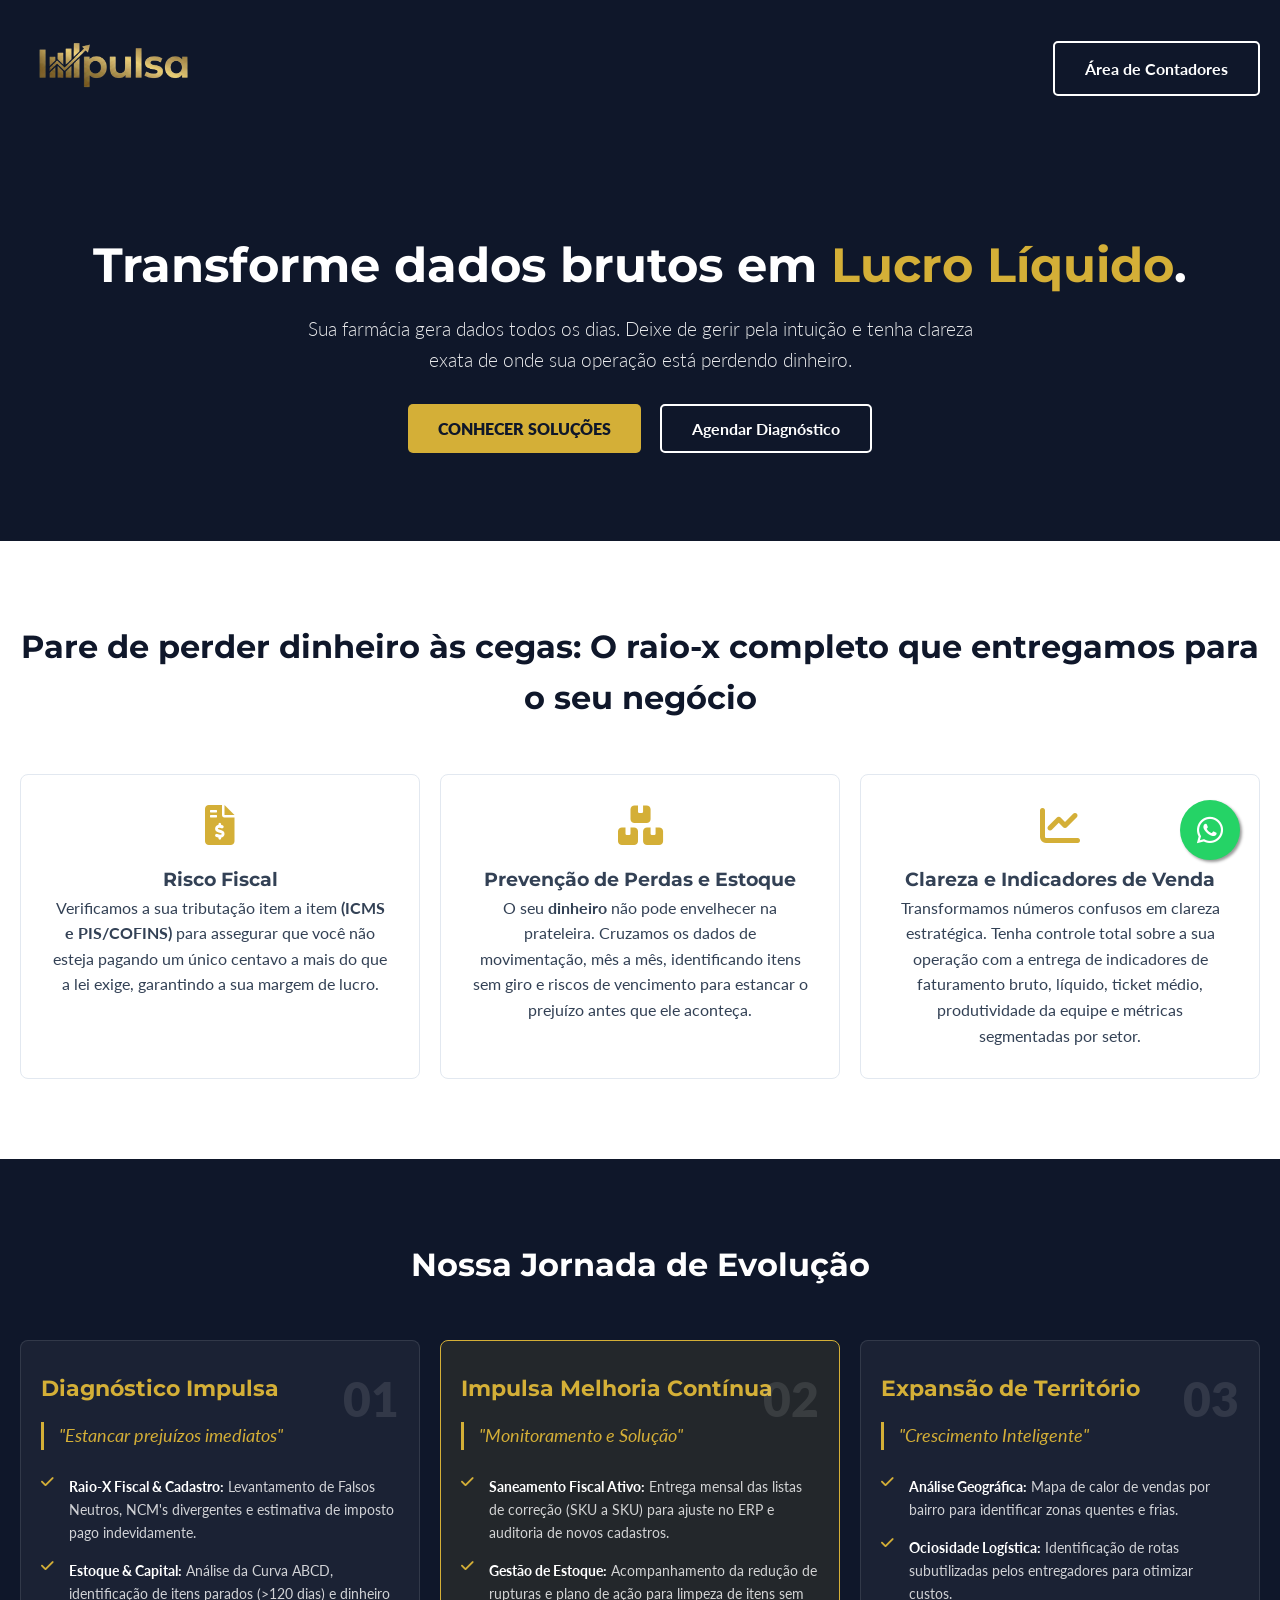
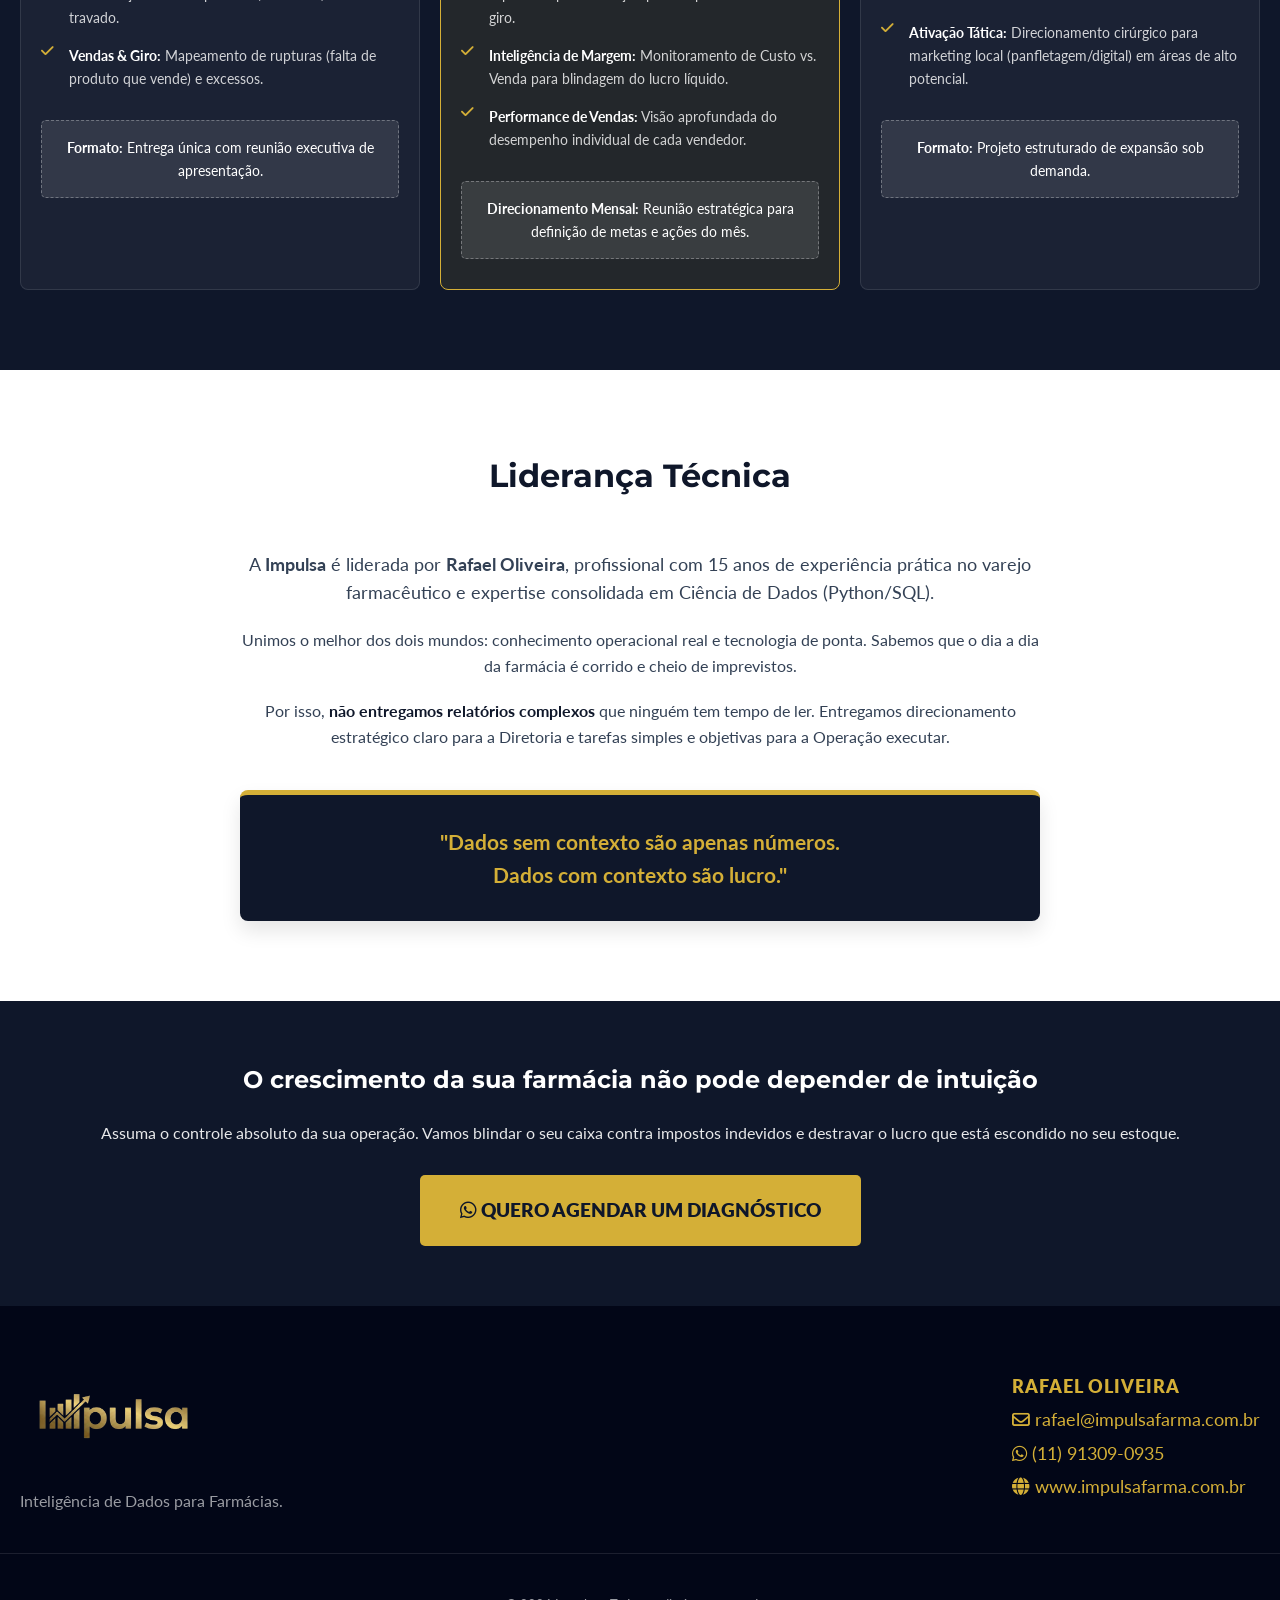
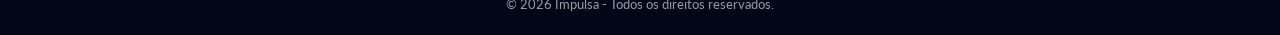
==== commit 8f57a05c: "tamanho do logo aumentado" ====
--- a/index.html
+++ b/index.html
@@ -22,7 +22,7 @@
     <nav>
         <div class="container nav-content" style="display: flex; justify-content: space-between; align-items: center; padding: 15px 20px;">
             <a href="index.html">
-                <img src="Impulsa_logo.png" alt="Impulsa Farma" style="height: 60px; width: auto;">
+                <img src="Impulsa_logo.png" alt="Impulsa Farma" style="height: 100px; width: auto;">
             </a>
             <a href="contadores.html" class="btn-outline">Área de Contadores</a>
         </div>
--- a/style.css
+++ b/style.css
@@ -68,6 +68,14 @@
     font-size: 3rem;
     margin-bottom: 20px;
     line-height: 1.2;
+}
+
+/* --- FUNDO EXCLUSIVO PÁGINA CONTADORES --- */
+.hero-contadores {
+    background-image: linear-gradient(rgba(15, 23, 42, 0.85), rgba(15, 23, 42, 0.90)), url('https://images.unsplash.com/photo-1554224155-8d04cb21cd6c?q=80&w=1920&auto=format&fit=crop');
+    background-size: cover;
+    background-position: center;
+    background-attachment: fixed; /* Cria aquele efeito elegante de paralaxe ao rolar a página */
 }
 
 .gold-text { color: var(--gold); }
